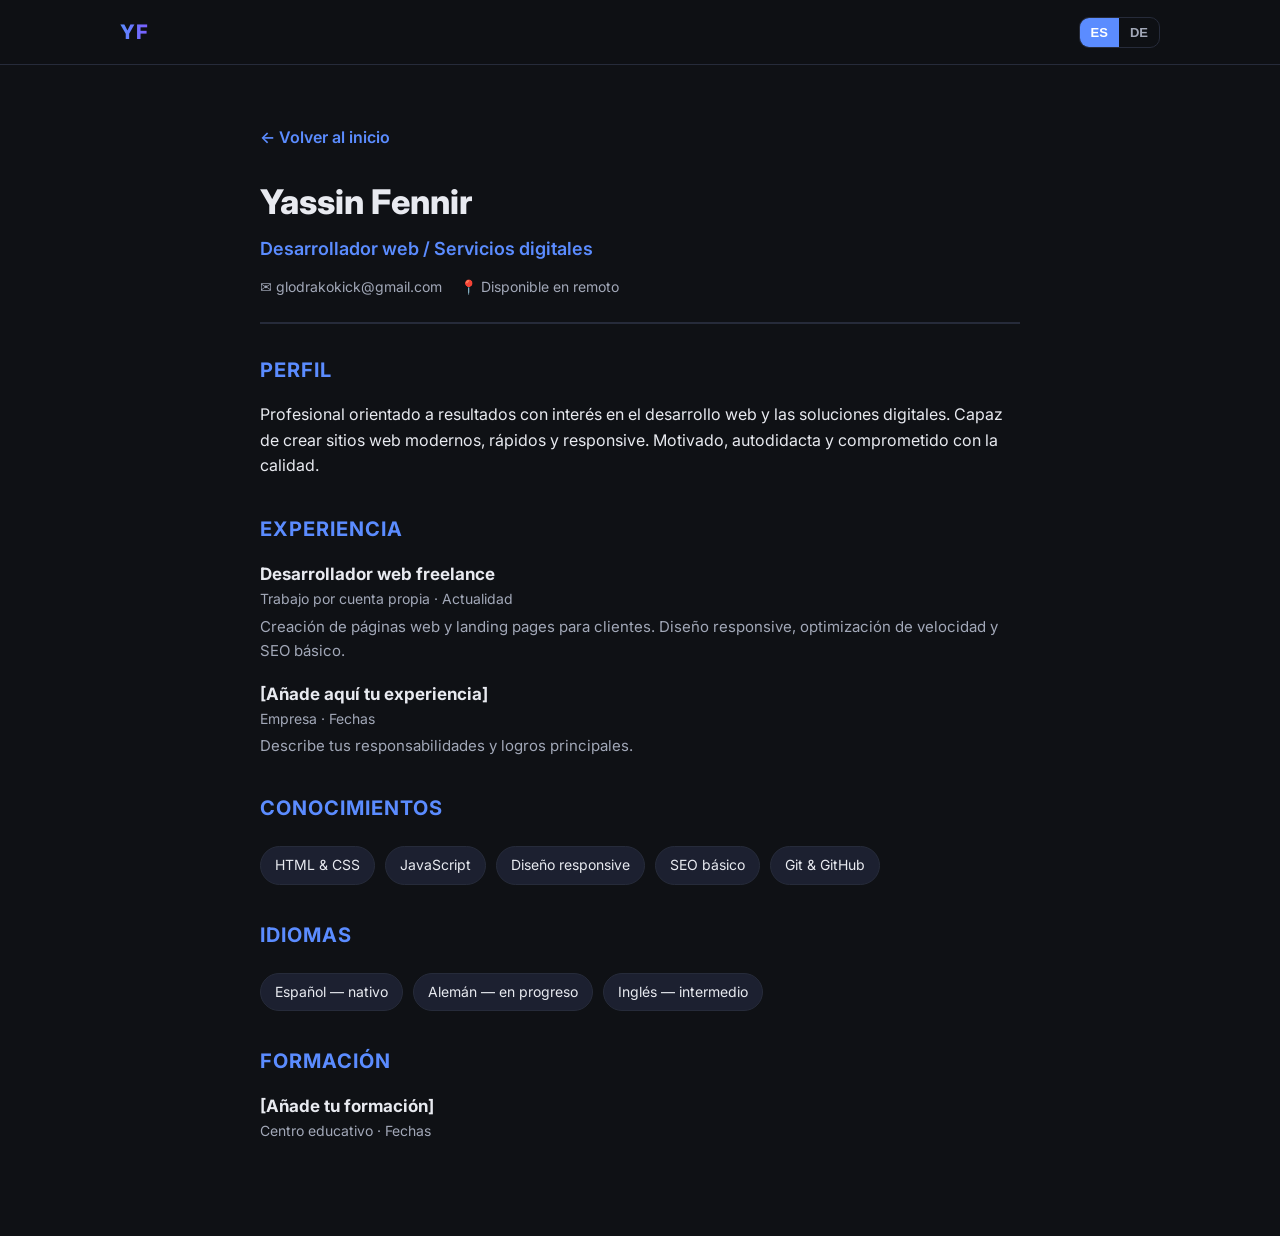
==== cv.html @ c3bb068b "Add bilingual ES/DE portfolio and services website - Landing page with services, projects, about and" ====
<!DOCTYPE html>
<html lang="es">
<head>
  <meta charset="UTF-8" />
  <meta name="viewport" content="width=device-width, initial-scale=1.0" />
  <title>Yassin Fennir — CV / Lebenslauf</title>
  <link rel="preconnect" href="https://fonts.googleapis.com" />
  <link href="https://fonts.googleapis.com/css2?family=Inter:wght@400;500;600;700;800&display=swap" rel="stylesheet" />
  <link rel="stylesheet" href="styles.css" />
</head>
<body>
  <header class="site-header">
    <nav class="nav container">
      <a href="index.html" class="brand">YF</a>
      <div class="lang-switch" role="group" aria-label="Idioma / Sprache">
        <button class="lang-btn is-active" data-lang="es" type="button">ES</button>
        <button class="lang-btn" data-lang="de" type="button">DE</button>
      </div>
    </nav>
  </header>

  <div class="cv-wrap">
    <a href="index.html" class="cv-back" data-es="← Volver al inicio" data-de="← Zurück zur Startseite">← Volver al inicio</a>

    <div class="cv-header">
      <h1>Yassin Fennir</h1>
      <p class="cv-role" data-es="Desarrollador web / Servicios digitales" data-de="Webentwickler / Digitale Dienstleistungen">Desarrollador web / Servicios digitales</p>
      <div class="cv-contact">
        <span>✉️ glodrakokick@gmail.com</span>
        <span data-es="📍 Disponible en remoto" data-de="📍 Remote verfügbar">📍 Disponible en remoto</span>
      </div>
    </div>

    <section class="cv-section">
      <h2 data-es="Perfil" data-de="Profil">Perfil</h2>
      <p data-es="Profesional orientado a resultados con interés en el desarrollo web y las soluciones digitales. Capaz de crear sitios web modernos, rápidos y responsive. Motivado, autodidacta y comprometido con la calidad."
         data-de="Ergebnisorientierter Profi mit Interesse an Webentwicklung und digitalen Lösungen. Fähig, moderne, schnelle und responsive Webseiten zu erstellen. Motiviert, autodidaktisch und qualitätsbewusst.">
        Profesional orientado a resultados con interés en el desarrollo web y las
        soluciones digitales. Capaz de crear sitios web modernos, rápidos y
        responsive. Motivado, autodidacta y comprometido con la calidad.
      </p>
    </section>

    <section class="cv-section">
      <h2 data-es="Experiencia" data-de="Erfahrung">Experiencia</h2>
      <div class="cv-item">
        <h3 data-es="Desarrollador web freelance" data-de="Freelance-Webentwickler">Desarrollador web freelance</h3>
        <p class="cv-meta" data-es="Trabajo por cuenta propia · Actualidad" data-de="Selbstständig · Aktuell">Trabajo por cuenta propia · Actualidad</p>
        <p data-es="Creación de páginas web y landing pages para clientes. Diseño responsive, optimización de velocidad y SEO básico."
           data-de="Erstellung von Webseiten und Landingpages für Kunden. Responsive Design, Geschwindigkeitsoptimierung und Basis-SEO.">
          Creación de páginas web y landing pages para clientes. Diseño responsive,
          optimización de velocidad y SEO básico.
        </p>
      </div>
      <div class="cv-item">
        <h3 data-es="[Añade aquí tu experiencia]" data-de="[Füge hier deine Erfahrung ein]">[Añade aquí tu experiencia]</h3>
        <p class="cv-meta" data-es="Empresa · Fechas" data-de="Unternehmen · Zeitraum">Empresa · Fechas</p>
        <p data-es="Describe tus responsabilidades y logros principales." data-de="Beschreibe deine Hauptaufgaben und Erfolge.">Describe tus responsabilidades y logros principales.</p>
      </div>
    </section>

    <section class="cv-section">
      <h2 data-es="Conocimientos" data-de="Kenntnisse">Conocimientos</h2>
      <ul class="skills">
        <li>HTML &amp; CSS</li>
        <li>JavaScript</li>
        <li data-es="Diseño responsive" data-de="Responsive Design">Diseño responsive</li>
        <li data-es="SEO básico" data-de="Basis-SEO">SEO básico</li>
        <li>Git &amp; GitHub</li>
      </ul>
    </section>

    <section class="cv-section">
      <h2 data-es="Idiomas" data-de="Sprachen">Idiomas</h2>
      <ul class="skills">
        <li data-es="Español — nativo" data-de="Spanisch — Muttersprache">Español — nativo</li>
        <li data-es="Alemán — en progreso" data-de="Deutsch — in Bearbeitung">Alemán — en progreso</li>
        <li data-es="Inglés — intermedio" data-de="Englisch — Mittelstufe">Inglés — intermedio</li>
      </ul>
    </section>

    <section class="cv-section">
      <h2 data-es="Formación" data-de="Ausbildung">Formación</h2>
      <div class="cv-item">
        <h3 data-es="[Añade tu formación]" data-de="[Füge deine Ausbildung ein]">[Añade tu formación]</h3>
        <p class="cv-meta" data-es="Centro educativo · Fechas" data-de="Bildungseinrichtung · Zeitraum">Centro educativo · Fechas</p>
      </div>
    </section>
  </div>

  <script src="script.js"></script>
</body>
</html>
---- styles.css ----
:root {
  --bg: #0f1115;
  --bg-alt: #161922;
  --card: #1c2030;
  --text: #e8eaf0;
  --muted: #a2a8b8;
  --accent: #5b8cff;
  --accent-2: #7c5bff;
  --border: #262b3a;
  --radius: 14px;
  --maxw: 1080px;
}

* { box-sizing: border-box; margin: 0; padding: 0; }

html { scroll-behavior: smooth; }

body {
  font-family: "Inter", system-ui, -apple-system, Segoe UI, Roboto, sans-serif;
  background: var(--bg);
  color: var(--text);
  line-height: 1.6;
  -webkit-font-smoothing: antialiased;
}

.container {
  width: 100%;
  max-width: var(--maxw);
  margin: 0 auto;
  padding: 0 20px;
}

a { color: inherit; text-decoration: none; }

/* HEADER / NAV */
.site-header {
  position: sticky;
  top: 0;
  z-index: 50;
  background: rgba(15, 17, 21, 0.85);
  backdrop-filter: blur(10px);
  border-bottom: 1px solid var(--border);
}
.nav {
  display: flex;
  align-items: center;
  justify-content: space-between;
  gap: 16px;
  height: 64px;
}
.brand {
  font-weight: 800;
  font-size: 20px;
  letter-spacing: 1px;
  background: linear-gradient(90deg, var(--accent), var(--accent-2));
  -webkit-background-clip: text;
  background-clip: text;
  color: transparent;
}
.nav-links {
  display: flex;
  gap: 22px;
  list-style: none;
  align-items: center;
  margin-left: auto;
}
.nav-links a { color: var(--muted); font-weight: 500; font-size: 15px; transition: color .2s; }
.nav-links a:hover { color: var(--text); }
.nav-cta {
  color: var(--text) !important;
  border: 1px solid var(--border);
  padding: 7px 14px;
  border-radius: 10px;
}
.nav-cta:hover { border-color: var(--accent); }

.lang-switch {
  display: flex;
  border: 1px solid var(--border);
  border-radius: 10px;
  overflow: hidden;
}
.lang-btn {
  background: transparent;
  color: var(--muted);
  border: none;
  padding: 7px 11px;
  font-weight: 600;
  font-size: 13px;
  cursor: pointer;
  transition: background .2s, color .2s;
}
.lang-btn.is-active { background: var(--accent); color: #fff; }

/* HERO */
.hero {
  padding: 96px 0 80px;
  background:
    radial-gradient(800px 400px at 70% -10%, rgba(91,140,255,.18), transparent),
    radial-gradient(600px 300px at 10% 10%, rgba(124,91,255,.14), transparent);
}
.eyebrow {
  display: inline-block;
  color: var(--accent);
  font-weight: 600;
  font-size: 14px;
  border: 1px solid var(--border);
  padding: 5px 12px;
  border-radius: 999px;
  margin-bottom: 22px;
}
.hero h1 {
  font-size: clamp(32px, 5.5vw, 56px);
  font-weight: 800;
  line-height: 1.1;
  letter-spacing: -1px;
  margin-bottom: 20px;
}
.accent {
  background: linear-gradient(90deg, var(--accent), var(--accent-2));
  -webkit-background-clip: text;
  background-clip: text;
  color: transparent;
}
.lead {
  color: var(--muted);
  font-size: clamp(16px, 2vw, 19px);
  max-width: 640px;
  margin-bottom: 32px;
}
.hero-actions { display: flex; gap: 14px; flex-wrap: wrap; }

/* BUTTONS */
.btn {
  display: inline-block;
  padding: 12px 22px;
  border-radius: 12px;
  font-weight: 600;
  font-size: 15px;
  transition: transform .15s, box-shadow .2s, background .2s;
}
.btn:active { transform: translateY(1px); }
.btn-primary {
  background: linear-gradient(90deg, var(--accent), var(--accent-2));
  color: #fff;
  box-shadow: 0 8px 24px rgba(91,140,255,.3);
}
.btn-primary:hover { box-shadow: 0 10px 30px rgba(91,140,255,.45); }
.btn-ghost {
  border: 1px solid var(--border);
  color: var(--text);
}
.btn-ghost:hover { border-color: var(--accent); }

/* SECTIONS */
.section { padding: 80px 0; }
.section-alt { background: var(--bg-alt); }
.section-title {
  font-size: clamp(26px, 4vw, 36px);
  font-weight: 800;
  letter-spacing: -.5px;
  margin-bottom: 10px;
}
.section-sub {
  color: var(--muted);
  margin-bottom: 40px;
  max-width: 620px;
}

/* CARDS */
.cards {
  display: grid;
  grid-template-columns: repeat(auto-fit, minmax(230px, 1fr));
  gap: 20px;
}
.card {
  background: var(--card);
  border: 1px solid var(--border);
  border-radius: var(--radius);
  padding: 26px 22px;
  transition: transform .2s, border-color .2s;
}
.card:hover { transform: translateY(-4px); border-color: var(--accent); }
.card-icon { font-size: 28px; margin-bottom: 14px; }
.card h3 { font-size: 19px; margin-bottom: 8px; }
.card p { color: var(--muted); font-size: 15px; }
.card-link { display: inline-block; margin-top: 14px; color: var(--accent); font-weight: 600; font-size: 14px; }

/* ABOUT */
.about-text { max-width: 720px; }
.about-text p { color: var(--muted); margin-bottom: 16px; }
.about-text strong { color: var(--text); }
.skills {
  display: flex;
  flex-wrap: wrap;
  gap: 10px;
  list-style: none;
  margin: 22px 0 28px;
}
.skills li {
  background: var(--card);
  border: 1px solid var(--border);
  padding: 7px 14px;
  border-radius: 999px;
  font-size: 14px;
  color: var(--text);
}

/* CONTACT */
.contact-methods { margin-bottom: 28px; }
.contact-btn {
  display: inline-block;
  background: var(--card);
  border: 1px solid var(--border);
  padding: 12px 20px;
  border-radius: 12px;
  font-weight: 600;
}
.contact-btn:hover { border-color: var(--accent); }
.contact-form { max-width: 560px; }
.form-row { display: flex; gap: 14px; flex-wrap: wrap; }
.form-row input { flex: 1; min-width: 200px; }
.contact-form input,
.contact-form textarea {
  width: 100%;
  background: var(--card);
  border: 1px solid var(--border);
  border-radius: 12px;
  padding: 13px 15px;
  color: var(--text);
  font-family: inherit;
  font-size: 15px;
  margin-bottom: 14px;
}
.contact-form input:focus,
.contact-form textarea:focus { outline: none; border-color: var(--accent); }
.contact-form textarea { resize: vertical; }
.form-note { color: var(--muted); font-size: 13px; margin-top: 8px; }
.form-note code { background: var(--card); padding: 2px 6px; border-radius: 6px; color: var(--accent); }

/* FOOTER */
.site-footer { border-top: 1px solid var(--border); padding: 30px 0; }
.footer-inner {
  display: flex;
  justify-content: space-between;
  flex-wrap: wrap;
  gap: 8px;
  color: var(--muted);
  font-size: 14px;
}

/* CV PAGE */
.cv-wrap { max-width: 800px; margin: 0 auto; padding: 60px 20px; }
.cv-header { border-bottom: 2px solid var(--border); padding-bottom: 24px; margin-bottom: 30px; }
.cv-header h1 { font-size: 34px; font-weight: 800; margin-bottom: 6px; }
.cv-header .cv-role { color: var(--accent); font-weight: 600; font-size: 18px; }
.cv-contact { color: var(--muted); margin-top: 12px; font-size: 14px; display: flex; gap: 18px; flex-wrap: wrap; }
.cv-section { margin-bottom: 34px; }
.cv-section h2 {
  font-size: 20px;
  text-transform: uppercase;
  letter-spacing: 1px;
  color: var(--accent);
  margin-bottom: 16px;
}
.cv-item { margin-bottom: 18px; }
.cv-item h3 { font-size: 17px; }
.cv-item .cv-meta { color: var(--muted); font-size: 14px; margin-bottom: 4px; }
.cv-item p { color: var(--muted); font-size: 15px; }
.cv-back { display: inline-block; margin-bottom: 24px; color: var(--accent); font-weight: 600; }
@media print {
  .lang-switch, .cv-back, .site-header { display: none; }
  body { background: #fff; color: #111; }
}

/* RESPONSIVE */
@media (max-width: 640px) {
  .nav-links { gap: 14px; }
  .nav-links li:not(:last-child) { display: none; }
  .hero { padding: 64px 0 56px; }
  .section { padding: 56px 0; }
}
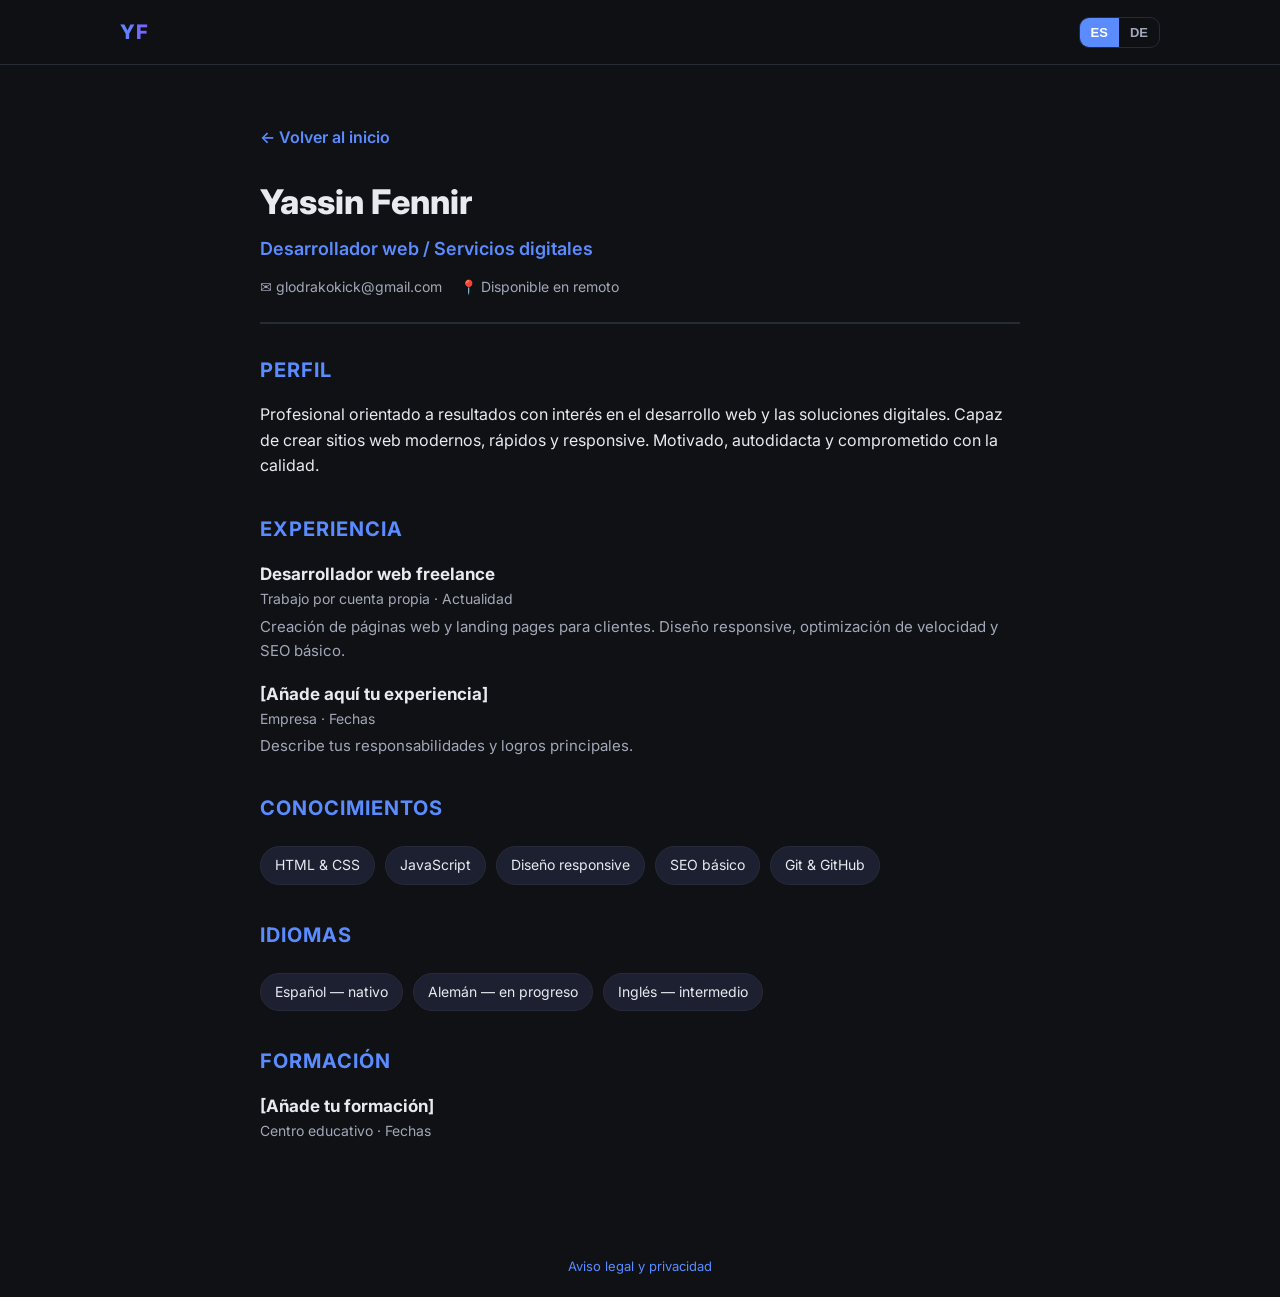
==== commit f17f4c61: "Añadir aviso legal y política de privacidad La web tenía formulario de contacto pero ni Impressum ni" ====
--- a/cv.html
+++ b/cv.html
@@ -89,5 +89,8 @@
   </div>
 
   <script src="script.js"></script>
+  <p style="text-align:center;padding:20px 0;font-size:13px">
+    <a href="legal.html" style="color:#5b8cff" data-es="Aviso legal y privacidad" data-de="Impressum &amp; Datenschutz">Aviso legal y privacidad</a>
+  </p>
 </body>
 </html>
--- a/styles.css
+++ b/styles.css
@@ -280,3 +280,127 @@
   .hero { padding: 64px 0 56px; }
   .section { padding: 56px 0; }
 }
+
+/* ===========================================================================
+   PRECIOS — mismas cifras que fennir.ch (ver pricing.js)
+   =========================================================================== */
+.pricing-grid { grid-template-columns: repeat(auto-fit, minmax(270px, 1fr)); align-items: stretch; }
+
+.price-card {
+  position: relative;
+  display: flex;
+  flex-direction: column;
+}
+.price-card p { flex: 1; }
+
+.price-card.is-featured {
+  border-color: var(--accent);
+  background:
+    linear-gradient(160deg, rgba(91,140,255,.10), rgba(124,91,255,.06)),
+    var(--card);
+  box-shadow: 0 14px 40px rgba(91,140,255,.18);
+}
+
+.price-badge {
+  position: absolute;
+  top: -11px;
+  left: 22px;
+  background: linear-gradient(90deg, var(--accent), var(--accent-2));
+  color: #fff;
+  font-size: 11px;
+  font-weight: 700;
+  letter-spacing: .08em;
+  text-transform: uppercase;
+  padding: 4px 11px;
+  border-radius: 999px;
+  white-space: nowrap;
+}
+
+.price-amount {
+  display: flex;
+  align-items: baseline;
+  gap: 6px;
+  margin-top: 18px;
+  font-weight: 800;
+  letter-spacing: -.5px;
+}
+.price-amount strong { font-size: clamp(30px, 4vw, 38px); line-height: 1.1; }
+.price-from { font-size: 13px; font-weight: 600; color: var(--muted); text-transform: uppercase; letter-spacing: .1em; }
+.price-cur { font-size: 15px; font-weight: 700; color: var(--muted); }
+.price-mo { font-size: 16px; font-weight: 600; color: var(--muted); }
+.price-suffix { display: block; color: var(--muted); font-size: 13px; margin-top: 4px; }
+
+.price-cta {
+  display: inline-block;
+  margin-top: 18px;
+  padding: 10px 18px;
+  border: 1px solid var(--border);
+  border-radius: 10px;
+  font-weight: 600;
+  font-size: 14px;
+  color: var(--text);
+  text-align: center;
+  transition: border-color .2s, background .2s;
+}
+.price-cta:hover { border-color: var(--accent); background: rgba(91,140,255,.10); }
+.price-card.is-featured .price-cta {
+  background: linear-gradient(90deg, var(--accent), var(--accent-2));
+  border-color: transparent;
+  color: #fff;
+}
+
+/* Servicios mensuales */
+.retainers-title {
+  font-size: 20px;
+  font-weight: 700;
+  margin: 46px 0 18px;
+}
+.retainers { display: grid; gap: 16px; }
+.retainer-card {
+  display: flex;
+  flex-wrap: wrap;
+  gap: 20px;
+  justify-content: space-between;
+  align-items: center;
+  background: var(--card);
+  border: 1px solid var(--border);
+  border-radius: var(--radius);
+  padding: 24px 22px;
+  transition: border-color .2s;
+}
+.retainer-card:hover { border-color: var(--accent); }
+.retainer-left { flex: 1 1 320px; }
+.retainer-left h4 { font-size: 18px; margin-bottom: 6px; }
+.retainer-left p { color: var(--muted); font-size: 15px; }
+.retainer-right { text-align: right; flex: 0 1 260px; }
+.retainer-right .price-amount { justify-content: flex-end; margin-top: 0; }
+.retainer-meta { color: var(--muted); font-size: 13px; margin-top: 4px; }
+.retainer-right .price-cta { margin-top: 12px; }
+
+.vat-note {
+  color: var(--muted);
+  font-size: 13px;
+  margin-top: 28px;
+  max-width: 640px;
+}
+
+@media (max-width: 640px) {
+  .retainer-card { flex-direction: column; align-items: flex-start; }
+  /* En columna, flex-basis afecta a la ALTURA: hay que soltarlo o quedan huecos vacíos */
+  .retainer-left { flex: 0 1 auto; width: 100%; }
+  .retainer-right { text-align: left; flex: 0 1 auto; width: 100%; }
+  .retainer-right .price-amount { justify-content: flex-start; }
+  .price-cta { display: block; }
+}
+
+/* PÁGINA LEGAL */
+.legal-wrap { max-width: 760px; margin: 0 auto; padding: 54px 20px 20px; }
+.legal-wrap h1 { font-size: clamp(24px, 4vw, 32px); font-weight: 800; letter-spacing: -.5px; margin-bottom: 8px; }
+.legal-date { color: var(--muted); font-size: 14px; margin-bottom: 8px; }
+.legal-section { margin-top: 26px; }
+.legal-section h2 { font-size: 17px; font-weight: 700; margin-bottom: 8px; }
+.legal-section p { color: var(--muted); margin-bottom: 12px; }
+.legal-section a { color: var(--accent); }
+.legal-fill { line-height: 1.9; }
+.fill { background: rgba(255, 214, 0, .14); border-bottom: 1px dotted #b8860b; padding: 0 4px; border-radius: 3px; color: var(--text); }
+.footer-inner a { color: var(--accent); }
